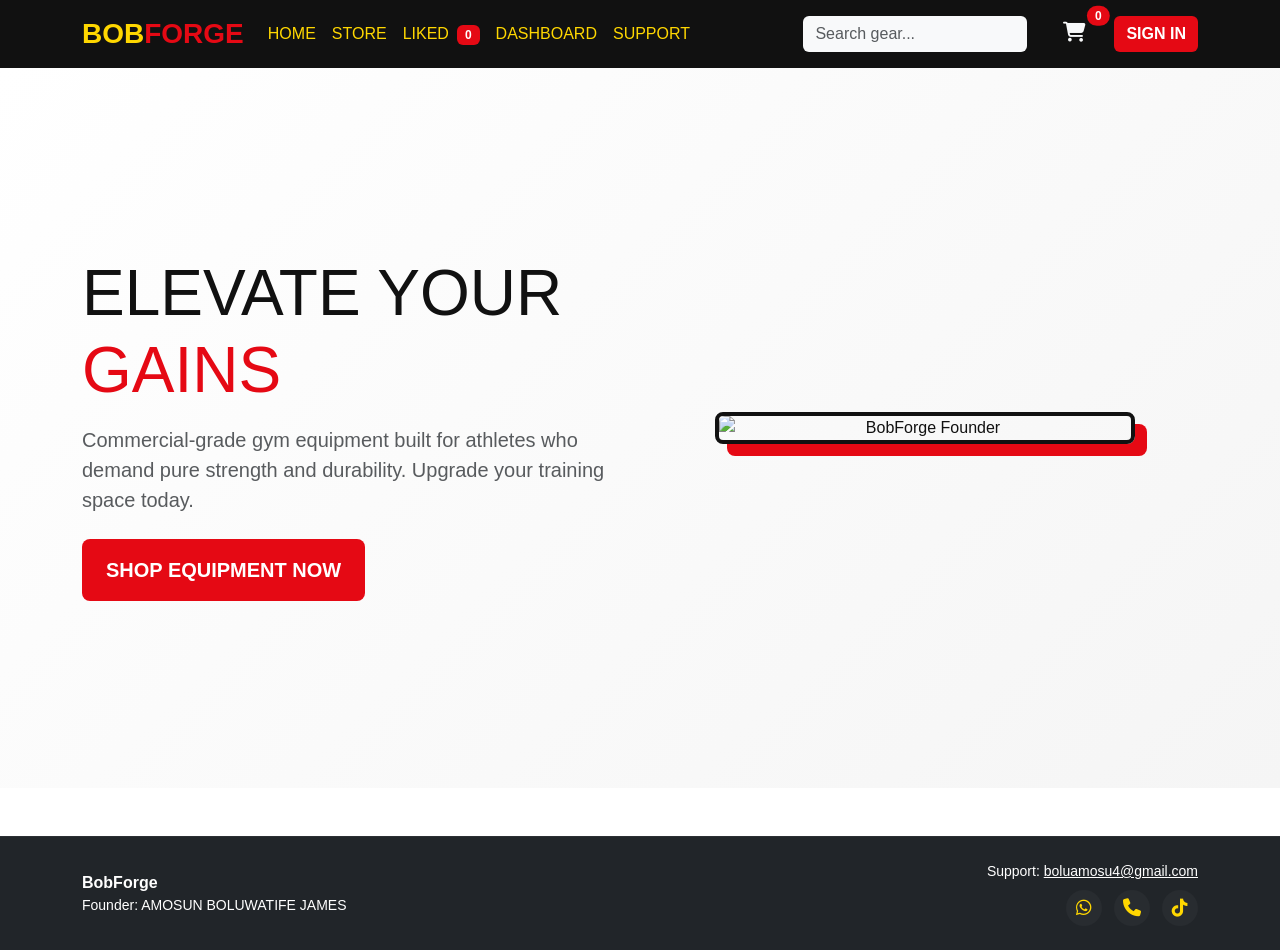
==== index.html @ f3f1fd7d "first commit" ====
<!DOCTYPE html>
<html lang="en">
<head>
  <meta charset="UTF-8" />
  <meta name="viewport" content="width=device-width, initial-scale=1.0" />
  <title>BobForge | Premium Gym Equipment</title>
  
  <!-- Bootstrap 5 CSS -->
  <link href="https://cdn.jsdelivr.net/npm/bootstrap@5.3.0/dist/css/bootstrap.min.css" rel="stylesheet" />
  <!-- FontAwesome Icons -->
  <link rel="stylesheet" href="https://cdnjs.cloudflare.com/ajax/libs/font-awesome/6.4.0/css/all.min.css" />
  <!-- Custom Stylesheet -->
  <link rel="stylesheet" href="style.css" />
</head>
<body>

  <!-- Navigation Header -->
  <nav class="navbar navbar-expand-lg navbar-dark bg-dark-custom sticky-top">
    <div class="container">
      <a class="navbar-brand fw-bold text-uppercase fs-3" href="#" onclick="showSection('home')">
        Bob<span class="text-red">Forge</span>
      </a>
      <button class="navbar-toggler border-0" type="button" data-bs-toggle="collapse" data-bs-target="#navbarNav">
        <span class="navbar-toggler-icon"></span>
      </button>

      <div class="collapse navbar-collapse" id="navbarNav">
        <ul class="navbar-nav me-auto mb-2 mb-lg-0">
          <li class="nav-item">
            <a class="nav-link text-uppercase active" href="#" onclick="showSection('home')">Home</a>
          </li>
          <li class="nav-item">
            <a class="nav-link text-uppercase" href="#" onclick="showSection('store')">Store</a>
          </li>
          <li class="nav-item">
            <a class="nav-link text-uppercase" href="#" onclick="showSection('liked')">Liked <span id="likedCount" class="badge bg-red ms-1">0</span></a>
          </li>
          <li class="nav-item">
            <a class="nav-link text-uppercase" href="#" onclick="showSection('dashboard')">Dashboard</a>
          </li>
          <li class="nav-item">
            <a class="nav-link text-uppercase" href="#" data-bs-toggle="modal" data-bs-target="#contactModal">Support</a>
          </li>
        </ul>

        <form class="d-flex me-lg-3 my-2 my-lg-0 role-search" onsubmit="event.preventDefault(); searchProducts();">
          <input class="form-control me-2 bg-light border-0" type="search" id="searchInput" placeholder="Search gear..." />
        </form>

        <div class="d-flex align-items-center gap-3">
          <button class="btn btn-outline-light position-relative border-0" data-bs-toggle="modal" data-bs-target="#cartModal">
            <i class="fa-solid fa-cart-shopping fs-5"></i>
            <span id="cartCount" class="position-absolute top-0 start-100 translate-middle badge rounded-pill bg-red">0</span>
          </button>
          
          <button class="btn btn-red text-uppercase fw-bold" data-bs-toggle="modal" data-bs-target="#authModal" id="authBtn">
            Sign In
          </button>
          <button class="btn btn-outline-light text-uppercase fw-bold d-none" id="signOutBtn" onclick="handleSignOut()">Sign Out</button>
        </div>
      </div>
    </div>
  </nav>

  <!-- HOME SECTION -->
  <section id="home" class="page-section active-section">
    <!-- Hero Banner -->
    <div class="hero-section py-5">
      <div class="container">
        <div class="row align-items-center gy-4">
          <div class="col-lg-6 text-center text-lg-start">
            <h1 class="display-3 fw-black text-uppercase mb-3">
              Elevate Your <span class="text-red">Gains</span>
            </h1>
            <p class="lead text-muted mb-4">
              Commercial-grade gym equipment built for athletes who demand pure strength and durability. Upgrade your training space today.
            </p>
            <button class="btn btn-red btn-lg text-uppercase fw-bold px-4 py-3" onclick="showSection('store')">
              Shop Equipment Now
            </button>
          </div>
          <div class="col-lg-6 text-center">
            <div class="hero-image-wrapper mx-auto">
              <!-- Replace src with your local photo path e.g. src="my-photo.jpg" -->
              <img id="owner-photo" src="https://via.placeholder.com/450x550/111/E50914?text=YOUR+PHOTO+HERE" alt="BobForge Founder" class="img-fluid rounded shadow-lg" />
            </div>
          </div>
        </div>
      </div>
    </div>
  </section>

  <!-- LIKED ITEMS SECTION -->
  <section id="liked" class="page-section py-5">
    <div class="container">
      <div class="d-flex justify-content-between align-items-center mb-4">
        <h2 class="fw-bold text-uppercase border-start border-4 border-red ps-3">Liked Items</h2>
      </div>

      <div class="row g-4" id="likedList">
        <!-- Liked items will be rendered here -->
      </div>
    </div>
  </section>

  <!-- STORE SECTION -->
  <section id="store" class="page-section py-5">
    <div class="container">
      <div class="d-flex justify-content-between align-items-center mb-4">
        <h2 class="fw-bold text-uppercase border-start border-4 border-red ps-3">Equipment Store</h2>
      </div>

      <div class="row g-4" id="productList">
        <!-- Products generated dynamically via JavaScript -->
      </div>
    </div>
  </section>

  <!-- DASHBOARD SECTION -->
  <section id="dashboard" class="page-section py-5">
    <div class="container">
      <h2 class="fw-bold text-uppercase border-start border-4 border-red ps-3 mb-4">User Dashboard</h2>
      <p id="userWelcome" class="lead text-muted mb-4">Welcome, Guest</p>
      <div class="row g-4">
        <div class="col-md-4">
          <div class="card border-0 shadow-sm text-center p-4">
            <div class="rounded-circle bg-light text-red d-inline-flex p-3 mx-auto mb-3">
              <i class="fa-solid fa-box-archive fs-3"></i>
            </div>
            <h3 class="fw-bold" id="dashTotalOrders">0</h3>
            <p class="text-muted mb-0">Total Orders Completed</p>
          </div>
        </div>
        <div class="col-md-4">
          <div class="card border-0 shadow-sm text-center p-4">
            <div class="rounded-circle bg-light text-red d-inline-flex p-3 mx-auto mb-3">
              <i class="fa-solid fa-heart fs-3"></i>
            </div>
            <h3 class="fw-bold">4</h3>
            <p class="text-muted mb-0">Saved Wishlist Items</p>
          </div>
        </div>
        <div class="col-md-4">
          <div class="card border-0 shadow-sm text-center p-4">
            <div class="rounded-circle bg-light text-red d-inline-flex p-3 mx-auto mb-3">
              <i class="fa-solid fa-shield-halved fs-3"></i>
            </div>
            <h3 class="fw-bold">Active</h3>
            <p class="text-muted mb-0">Membership Status</p>
          </div>
        </div>
      </div>

      <div class="card border-0 shadow-sm mt-5 p-4">
        <h4 class="fw-bold text-uppercase mb-3">Recent Transactions</h4>
        <div class="table-responsive">
          <table class="table table-hover">
            <thead class="table-dark">
              <tr>
                <th>Reference</th>
                <th>Amount</th>
                <th>Status</th>
                <th>Date</th>
              </tr>
            </thead>
            <tbody id="transactionHistory">
              <tr>
                <td colspan="4" class="text-center text-muted">No transactions found yet.</td>
              </tr>
            </tbody>
          </table>
        </div>
      </div>
    </div>
  </section>

  <!-- CART MODAL -->
  <div class="modal fade" id="cartModal" tabindex="-1">
    <div class="modal-dialog modal-lg">
      <div class="modal-content border-0">
        <div class="modal-header bg-dark text-white">
          <h5 class="modal-header-title text-uppercase fw-bold m-0">Your Shopping Cart</h5>
          <button type="button" class="btn-close btn-close-white" data-bs-dismiss="modal"></button>
        </div>
        <div class="modal-body" id="cartBody">
          <!-- Cart Items populate via JavaScript -->
        </div>
        <div class="modal-footer d-flex justify-content-between">
          <div class="fs-5 fw-bold">
            Total: <span id="cartTotal" class="text-red">₦0.00</span>
          </div>
          <div>
            <button class="btn btn-secondary text-uppercase" data-bs-dismiss="modal">Close</button>
            <button class="btn btn-red text-uppercase fw-bold" onclick="initiatePayment()">Pay with Paystack</button>
          </div>
        </div>
      </div>
    </div>
  </div>

  <!-- Cart Remove Confirmation Modal -->
  <div class="modal fade" id="cartRemoveModal" tabindex="-1">
    <div class="modal-dialog modal-sm">
      <div class="modal-content border-0">
        <div class="modal-header bg-dark text-white">
          <h5 class="modal-title text-uppercase fw-bold">Remove Item</h5>
          <button type="button" class="btn-close btn-close-white" data-bs-dismiss="modal"></button>
        </div>
        <div class="modal-body p-3">
          <p id="removeModalText" class="mb-3">Are you sure you want to remove this item?</p>
          <div class="d-flex justify-content-end gap-2">
            <button type="button" class="btn btn-secondary" data-bs-dismiss="modal">Cancel</button>
            <button type="button" class="btn btn-outline-primary" id="moveToLikedBtn">Move to Liked Items</button>
            <button type="button" class="btn btn-danger" id="confirmRemoveBtn">Remove</button>
          </div>
        </div>
      </div>
    </div>
  </div>

  <!-- AUTHENTICATION MODAL -->
  <div class="modal fade" id="authModal" tabindex="-1">
    <div class="modal-dialog">
      <div class="modal-content border-0">
        <div class="modal-header bg-dark text-white">
          <h5 class="modal-title text-uppercase fw-bold" id="authModalTitle">Sign In</h5>
          <button type="button" class="btn-close btn-close-white" data-bs-dismiss="modal"></button>
        </div>
        <div class="modal-body p-4">
          <form id="authForm" onsubmit="handleAuth(event)">
            <div class="mb-3">
              <label class="form-label font-weight-bold">Email Address</label>
              <input type="email" class="form-control" id="authEmail" placeholder="gymrat@bobforge.com" required />
            </div>
            <div class="mb-3">
              <label class="form-label font-weight-bold">Password</label>
              <input type="password" class="form-control" id="authPassword" required />
            </div>
            <button type="submit" class="btn btn-red text-uppercase fw-bold w-100 py-2 mb-3" id="authSubmitBtn">
              Sign In
            </button>
          </form>
          <div class="text-center">
            <a href="signup.html" class="text-dark text-decoration-underline" id="authToggleLink">
              Don't have an account? Sign Up
            </a>
          </div>
        </div>
      </div>
    </div>
  </div>

  <!-- Paystack Inline JS SDK -->
  <script src="https://js.paystack.co/v1/inline.js"></script>
  
  <!-- Contact Modal -->
  <div class="modal fade" id="contactModal" tabindex="-1">
    <div class="modal-dialog">
      <div class="modal-content border-0">
        <div class="modal-header bg-dark text-white">
          <h5 class="modal-title text-uppercase fw-bold">Contact Support</h5>
          <button type="button" class="btn-close btn-close-white" data-bs-dismiss="modal"></button>
        </div>
        <div class="modal-body p-4">
          <p class="mb-3">Founder: <strong>AMOSUN BOLUWATIFE JAMES</strong></p>
          <p class="mb-3">Support Email: <a href="mailto:boluamosu4@gmail.com">boluamosu4@gmail.com</a></p>
          <form id="contactForm" onsubmit="handleContactSubmit(event)">
            <div class="mb-3">
              <label class="form-label">Your Name</label>
              <input type="text" class="form-control" id="contactName" required />
            </div>
            <div class="mb-3">
              <label class="form-label">Your Email</label>
              <input type="email" class="form-control" id="contactEmail" required />
            </div>
            <div class="mb-3">
              <label class="form-label">Message</label>
              <textarea class="form-control" id="contactMessage" rows="4" required></textarea>
            </div>
            <div class="d-flex justify-content-end">
              <button type="button" class="btn btn-secondary me-2" data-bs-dismiss="modal">Close</button>
              <button type="submit" class="btn btn-red">Send Message</button>
            </div>
          </form>
        </div>
      </div>
    </div>
  </div>

  <!-- Footer -->
  <footer class="py-4 mt-5 bg-dark text-white">
    <div class="container d-flex justify-content-between align-items-center">
      <div>
        <div class="fw-bold">BobForge</div>
        <div class="small">Founder: AMOSUN BOLUWATIFE JAMES</div>
      </div>
      <div class="text-end small">
        <div>Support: <a href="mailto:boluamosu4@gmail.com" class="text-decoration-underline text-white">boluamosu4@gmail.com</a></div>
        <div class="social-icons mt-2">
          <a href="https://wa.me/2349012521735" target="_blank" rel="noreferrer" aria-label="WhatsApp" title="WhatsApp: 09012521735" class="me-2">
            <i class="fa-brands fa-whatsapp"></i>
          </a>
          <a href="tel:+2349035916140" aria-label="Call" title="Call: 09035916140" class="me-2">
            <i class="fa-solid fa-phone"></i>
          </a>
          <a href="https://www.tiktok.com/@bobtizzy4" target="_blank" rel="noreferrer" aria-label="TikTok" title="TikTok: Bobtizzy">
            <i class="fa-brands fa-tiktok"></i>
          </a>
        </div>
      </div>
    </div>
  </footer>
  <!-- Notification container -->
  <div id="notificationContainer" class="position-fixed top-0 end-0 p-3" style="z-index:1080;"></div>

  <!-- Bootstrap 5 JS Bundle -->
  <script src="https://cdn.jsdelivr.net/npm/bootstrap@5.3.0/dist/js/bootstrap.bundle.min.js"></script>
  <!-- Custom Logic Script -->
  <script src="script.js"></script>
</body>
</html>
---- style.css ----
/* Custom Gym Red Color Palette Overrides */
:root {
  --gym-red: #E50914;
  --gym-red-hover: #b80710;
  --gym-dark: #111111;
  --gym-white: #ffffff;
  --gym-gray-light: #f8f9fa;
}

body {
  background-color: var(--gym-white);
  color: var(--gym-dark);
  font-family: 'Segoe UI', Roboto, Helvetica, Arial, sans-serif;
}

/* Helper Utilities */
.bg-dark-custom {
  background-color: var(--gym-dark) !important;
}

.text-red {
  color: var(--gym-red) !important;
}

.bg-red {
  background-color: var(--gym-red) !important;
}

.btn-red {
  background-color: var(--gym-red);
  color: var(--gym-white);
  border: none;
  transition: background-color 0.2s ease-in-out;
}

.btn-red:hover {
  background-color: var(--gym-red-hover);
  color: var(--gym-white);
}

/* Hero Component Styling */
.hero-section {
  background: linear-gradient(135deg, rgba(255, 255, 255, 1) 0%, rgba(245, 245, 245, 1) 100%);
  min-height: 80vh;
  display: flex;
  align-items: center;
}

.hero-image-wrapper {
  max-width: 420px;
  border: 4px solid var(--gym-dark);
  box-shadow: 12px 12px 0px var(--gym-red);
  border-radius: 8px;
  overflow: hidden;
}

.hero-image-wrapper img {
  width: 100%;
  height: auto;
  object-fit: cover;
  display: block;
}

/* Single Page Section Switcher Controls */
.page-section {
  display: none;
}

.page-section.active-section {
  display: block;
}

/* Equipment Card Overrides */
.product-card {
  border: 1px solid #eee;
  transition: transform 0.2s ease, box-shadow 0.2s ease;
  border-radius: 8px;
}

.product-card:hover {
  transform: translateY(-5px);
  box-shadow: 0 10px 20px rgba(0, 0, 0, 0.1) !important;
}

.product-card .card-img-top {
  height: 220px;
  object-fit: cover;
}

.product-card .price-tag {
  font-size: 1.25rem;
  font-weight: 700;
  color: var(--gym-red);
}

/* Modal and Form Enhancements */
.modal-header {
  border-bottom: 2px solid var(--gym-red);
}

.form-control:focus {
  border-color: var(--gym-red);
  box-shadow: 0 0 0 0.25rem rgba(229, 9, 20, 0.25);
}

/* Navigation text color - ensure visibility on dark background */
.navbar .navbar-brand,
.navbar .nav-link {
  color: #ffd700 !important; /* Gold for high contrast */
}
.navbar .nav-link:hover,
.navbar .navbar-brand:hover {
  color: #ffec8b !important;
}

/* Footer styling */
footer {
  border-top: 1px solid rgba(255,255,255,0.05);
}
footer a {
  color: #ffd700;
}

/* Notification / in-page alerts */
#notificationContainer .site-alert {
  min-width: 280px;
  margin-bottom: 0.5rem;
  padding: 0.75rem 1rem;
  border-radius: 6px;
  box-shadow: 0 6px 18px rgba(0,0,0,0.25);
  background-color: #1a1a1a;
  color: #fff;
  border-left: 6px solid var(--gym-red);
}
#notificationContainer .site-alert.success { border-left-color: #28a745; }
#notificationContainer .site-alert.info { border-left-color: #ffd700; }
#notificationContainer .site-alert.danger { border-left-color: #dc3545; }
#notificationContainer .site-alert .btn-close {
  filter: invert(1) grayscale(1) brightness(2);
}

/* Product rating stars */
.rating-star {
  color: #d1d1d1;
  cursor: pointer;
  font-size: 1rem;
  margin-right: 2px;
}
.rating-star.filled {
  color: #ffd700;
}
.rating-star:hover,
.rating-star:hover ~ .rating-star {
  color: #ffec8b;
}

/* Social/contact icon styles */
.social-icons a {
  display: inline-flex;
  align-items: center;
  justify-content: center;
  width: 36px;
  height: 36px;
  border-radius: 50%;
  background: rgba(255,255,255,0.03);
  color: #ffd700;
  text-decoration: none;
  transition: transform 0.12s ease, background 0.12s ease;
}
.social-icons a:hover {
  transform: translateY(-2px);
  background: rgba(255,255,255,0.06);
}
.social-icons i { font-size: 18px; }
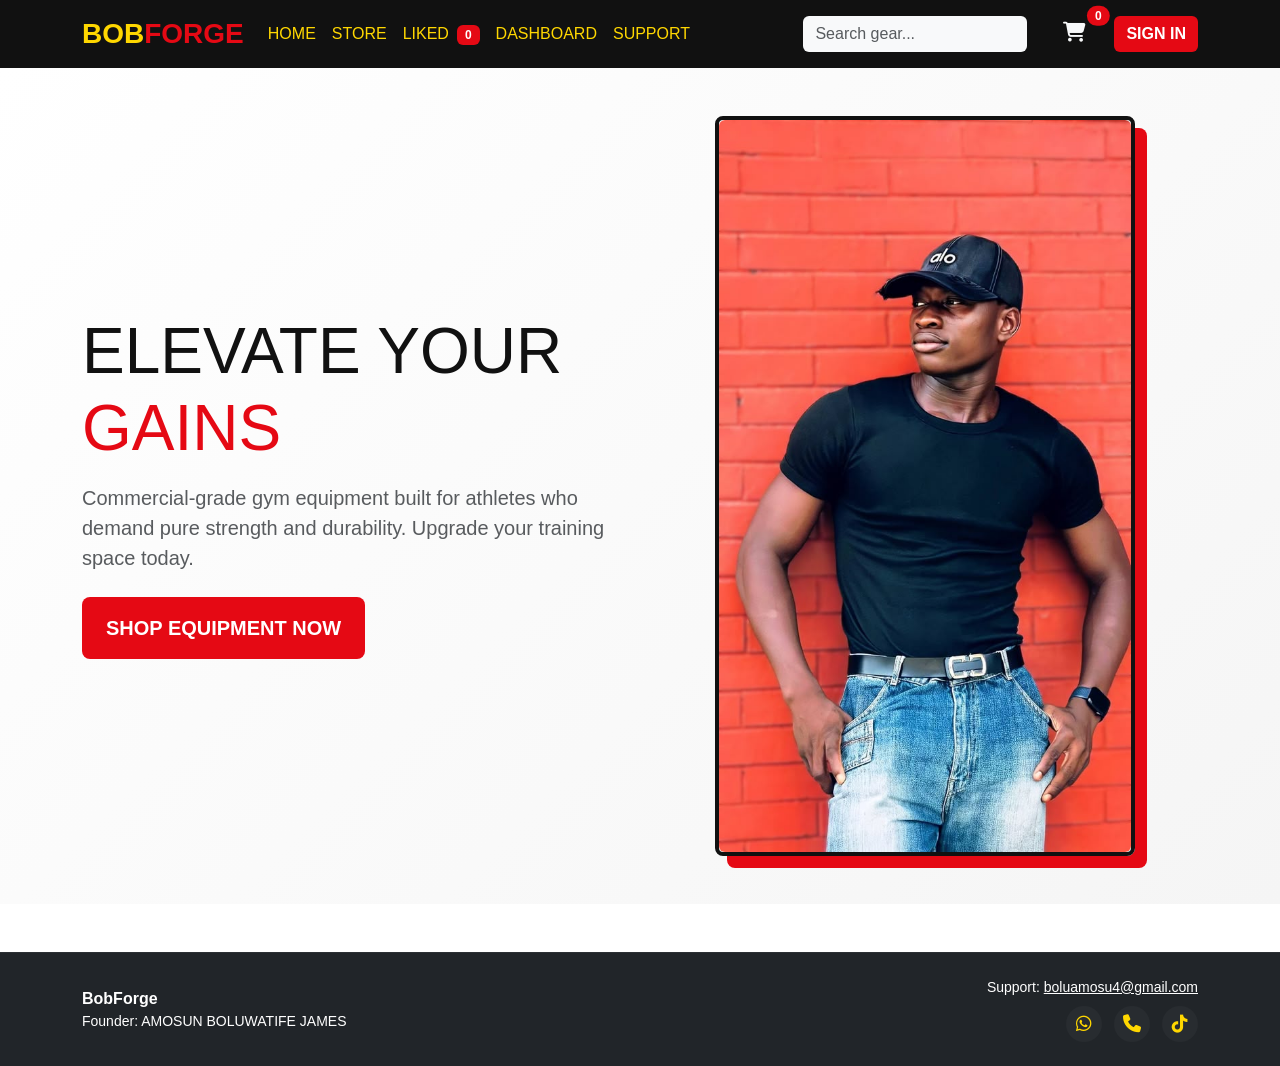
==== commit dc25e8b9: "added" ====
--- a/index.html
+++ b/index.html
@@ -82,7 +82,7 @@
           <div class="col-lg-6 text-center">
             <div class="hero-image-wrapper mx-auto">
               <!-- Replace src with your local photo path e.g. src="my-photo.jpg" -->
-              <img id="owner-photo" src="https://via.placeholder.com/450x550/111/E50914?text=YOUR+PHOTO+HERE" alt="BobForge Founder" class="img-fluid rounded shadow-lg" />
+              <img id="owner-photo" src="images/founderimage.jpeg" alt="BobForge Founder" class="img-fluid rounded shadow-lg" />
             </div>
           </div>
         </div>
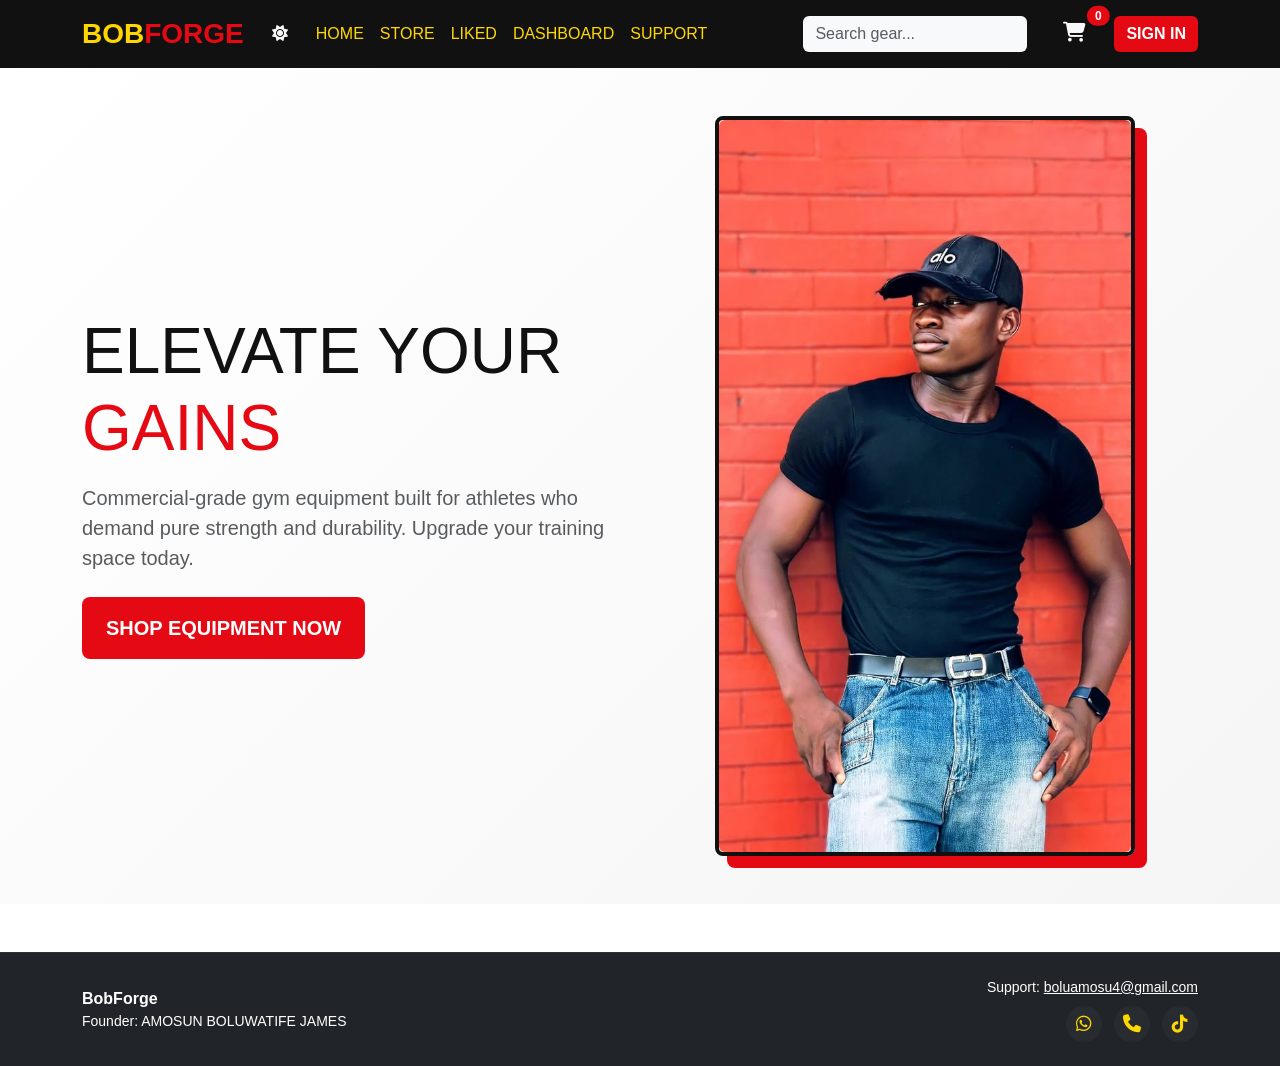
==== commit 4415ce0d: "better" ====
--- a/index.html
+++ b/index.html
@@ -20,6 +20,13 @@
       <a class="navbar-brand fw-bold text-uppercase fs-3" href="#" onclick="showSection('home')">
         Bob<span class="text-red">Forge</span>
       </a>
+      <button class="btn btn-outline-light position-relative border-0 ms-auto me-2 d-lg-none" data-bs-toggle="modal" data-bs-target="#cartModal" aria-label="Open shopping cart" title="Shopping cart">
+        <i class="fa-solid fa-cart-shopping fs-5"></i>
+        <span id="mobileCartCount" class="position-absolute top-0 start-100 translate-middle badge rounded-pill bg-red">0</span>
+      </button>
+      <button class="btn btn-outline-light border-0 me-2" type="button" onclick="toggleTheme()" id="themeToggle" aria-label="Switch to dark mode" title="Switch to dark mode">
+        <i class="fa-solid fa-sun" aria-hidden="true"></i>
+      </button>
       <button class="navbar-toggler border-0" type="button" data-bs-toggle="collapse" data-bs-target="#navbarNav">
         <span class="navbar-toggler-icon"></span>
       </button>
@@ -33,7 +40,7 @@
             <a class="nav-link text-uppercase" href="#" onclick="showSection('store')">Store</a>
           </li>
           <li class="nav-item">
-            <a class="nav-link text-uppercase" href="#" onclick="showSection('liked')">Liked <span id="likedCount" class="badge bg-red ms-1">0</span></a>
+            <a class="nav-link text-uppercase" href="#" onclick="showSection('liked')">Liked</a>
           </li>
           <li class="nav-item">
             <a class="nav-link text-uppercase" href="#" onclick="showSection('dashboard')">Dashboard</a>
@@ -48,7 +55,7 @@
         </form>
 
         <div class="d-flex align-items-center gap-3">
-          <button class="btn btn-outline-light position-relative border-0" data-bs-toggle="modal" data-bs-target="#cartModal">
+          <button class="btn btn-outline-light position-relative border-0 d-none d-lg-block" data-bs-toggle="modal" data-bs-target="#cartModal" aria-label="Open shopping cart" title="Shopping cart">
             <i class="fa-solid fa-cart-shopping fs-5"></i>
             <span id="cartCount" class="position-absolute top-0 start-100 translate-middle badge rounded-pill bg-red">0</span>
           </button>
@@ -234,7 +241,12 @@
             </div>
             <div class="mb-3">
               <label class="form-label font-weight-bold">Password</label>
-              <input type="password" class="form-control" id="authPassword" required />
+              <div class="input-group">
+                <input type="password" class="form-control" id="authPassword" required />
+                <button type="button" class="btn btn-outline-secondary" id="toggleAuthPassword" onclick="togglePasswordVisibility()" aria-label="Show password" title="Show password">
+                  <i class="fa-solid fa-eye" aria-hidden="true"></i>
+                </button>
+              </div>
             </div>
             <button type="submit" class="btn btn-red text-uppercase fw-bold w-100 py-2 mb-3" id="authSubmitBtn">
               Sign In
--- a/style.css
+++ b/style.css
@@ -5,12 +5,62 @@
   --gym-dark: #111111;
   --gym-white: #ffffff;
   --gym-gray-light: #f8f9fa;
+  --page-background: #ffffff;
+  --surface-background: #ffffff;
+  --surface-muted: #f8f9fa;
+  --border-color: #eeeeee;
+  --text-muted: #6c757d;
 }
 
 body {
-  background-color: var(--gym-white);
+  background-color: var(--page-background);
   color: var(--gym-dark);
   font-family: 'Segoe UI', Roboto, Helvetica, Arial, sans-serif;
+  min-height: 100vh;
+  display: flex;
+  flex-direction: column;
+  transition: background-color 0.2s ease, color 0.2s ease;
+}
+
+body.dark-mode {
+  --page-background: #181818;
+  --surface-background: #242424;
+  --surface-muted: #303030;
+  --border-color: #444444;
+  --text-muted: #b8b8b8;
+  background-color: var(--page-background);
+  color: #f5f5f5;
+}
+
+body.dark-mode .card,
+body.dark-mode .modal-content,
+body.dark-mode .table,
+body.dark-mode .form-control,
+body.dark-mode .input-group .btn-outline-secondary {
+  background-color: var(--surface-background);
+  color: #f5f5f5;
+  border-color: var(--border-color);
+}
+
+body.dark-mode .bg-light,
+body.dark-mode .table-hover > tbody > tr:hover,
+body.dark-mode .form-control.bg-light {
+  background-color: var(--surface-muted) !important;
+  color: #f5f5f5 !important;
+}
+
+body.dark-mode .text-muted {
+  color: var(--text-muted) !important;
+}
+
+body.dark-mode .text-dark {
+  color: #f5f5f5 !important;
+}
+
+body.dark-mode .table {
+  --bs-table-color: #f5f5f5;
+  --bs-table-bg: var(--surface-background);
+  --bs-table-hover-color: #ffffff;
 }
 
 /* Helper Utilities */
@@ -46,6 +96,10 @@
   align-items: center;
 }
 
+body.dark-mode .hero-section {
+  background: linear-gradient(135deg, #181818 0%, #303030 100%);
+}
+
 .hero-image-wrapper {
   max-width: 420px;
   border: 4px solid var(--gym-dark);
@@ -68,6 +122,11 @@
 
 .page-section.active-section {
   display: block;
+  flex: 1;
+}
+
+main {
+  flex: 1;
 }
 
 /* Equipment Card Overrides */
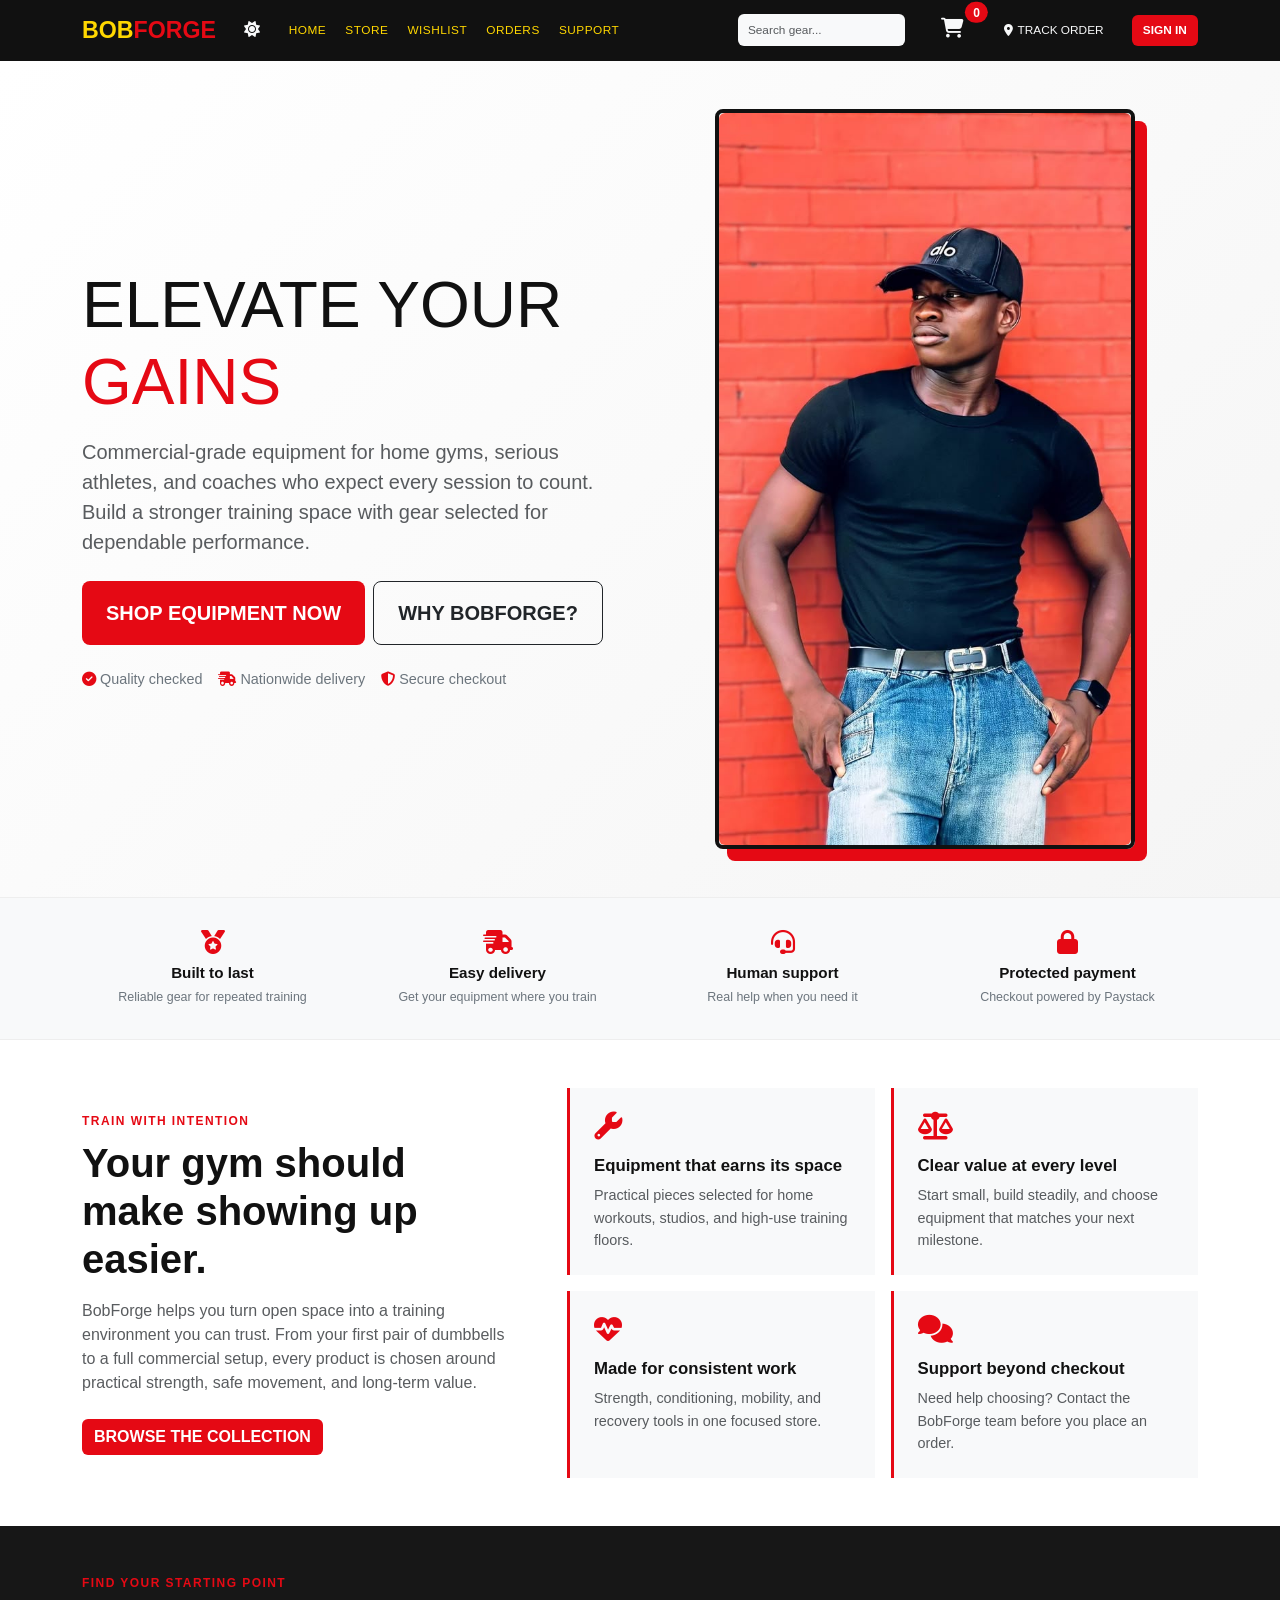
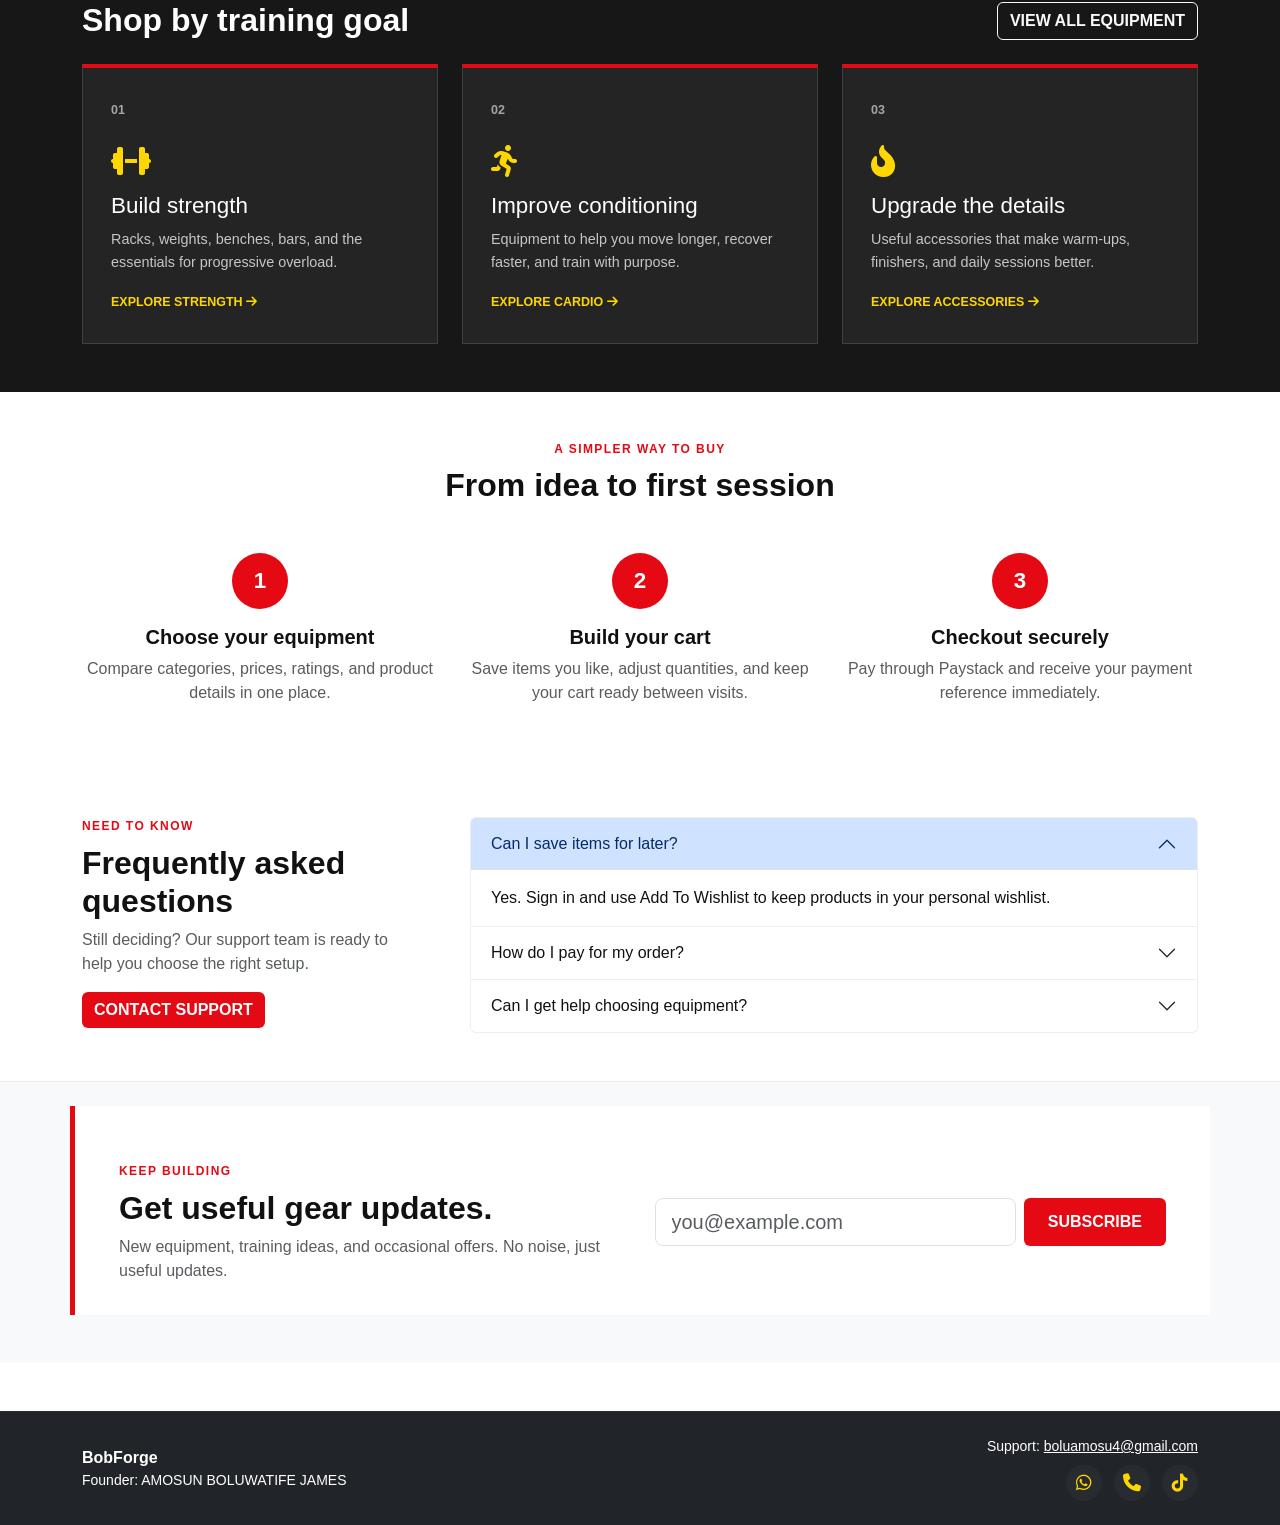
==== commit 69774f00: "nice one" ====
--- a/index.html
+++ b/index.html
@@ -40,10 +40,10 @@
             <a class="nav-link text-uppercase" href="#" onclick="showSection('store')">Store</a>
           </li>
           <li class="nav-item">
-            <a class="nav-link text-uppercase" href="#" onclick="showSection('liked')">Liked</a>
+            <a class="nav-link text-uppercase" href="#" onclick="showSection('liked')">Wishlist</a>
           </li>
           <li class="nav-item">
-            <a class="nav-link text-uppercase" href="#" onclick="showSection('dashboard')">Dashboard</a>
+            <a class="nav-link text-uppercase" href="#" onclick="openOrderHistory()">Orders</a>
           </li>
           <li class="nav-item">
             <a class="nav-link text-uppercase" href="#" data-bs-toggle="modal" data-bs-target="#contactModal">Support</a>
@@ -59,11 +59,17 @@
             <i class="fa-solid fa-cart-shopping fs-5"></i>
             <span id="cartCount" class="position-absolute top-0 start-100 translate-middle badge rounded-pill bg-red">0</span>
           </button>
+          <button class="btn btn-outline-light border-0 text-uppercase" data-bs-toggle="modal" data-bs-target="#trackingModal" aria-label="Track an order" title="Track an order">
+            <i class="fa-solid fa-location-dot me-1"></i><span class="d-none d-xl-inline">Track Order</span>
+          </button>
           
           <button class="btn btn-red text-uppercase fw-bold" data-bs-toggle="modal" data-bs-target="#authModal" id="authBtn">
             Sign In
           </button>
-          <button class="btn btn-outline-light text-uppercase fw-bold d-none" id="signOutBtn" onclick="handleSignOut()">Sign Out</button>
+          <button class="btn btn-outline-light text-uppercase fw-bold d-none navbar-action-btn" data-bs-toggle="modal" data-bs-target="#profileModal" id="profileBtn" onclick="openProfile()">
+            Profile
+          </button>
+          <button class="btn btn-outline-light text-uppercase fw-bold d-none navbar-action-btn" id="signOutBtn" onclick="handleSignOut()">Sign Out</button>
         </div>
       </div>
     </div>
@@ -80,11 +86,21 @@
               Elevate Your <span class="text-red">Gains</span>
             </h1>
             <p class="lead text-muted mb-4">
-              Commercial-grade gym equipment built for athletes who demand pure strength and durability. Upgrade your training space today.
+              Commercial-grade equipment for home gyms, serious athletes, and coaches who expect every session to count. Build a stronger training space with gear selected for dependable performance.
             </p>
-            <button class="btn btn-red btn-lg text-uppercase fw-bold px-4 py-3" onclick="showSection('store')">
+            <div class="d-flex flex-wrap gap-2 justify-content-center justify-content-lg-start mb-4">
+              <button class="btn btn-red btn-lg text-uppercase fw-bold px-4 py-3" onclick="showSection('store')">
               Shop Equipment Now
-            </button>
+              </button>
+              <button class="btn btn-outline-dark btn-lg text-uppercase fw-bold px-4 py-3" onclick="document.getElementById('why-bobforge').scrollIntoView({ behavior: 'smooth' })">
+                Why BobForge?
+              </button>
+            </div>
+            <div class="hero-proof d-flex flex-wrap gap-3 justify-content-center justify-content-lg-start">
+              <span><i class="fa-solid fa-circle-check text-red me-1"></i>Quality checked</span>
+              <span><i class="fa-solid fa-truck-fast text-red me-1"></i>Nationwide delivery</span>
+              <span><i class="fa-solid fa-shield-halved text-red me-1"></i>Secure checkout</span>
+            </div>
           </div>
           <div class="col-lg-6 text-center">
             <div class="hero-image-wrapper mx-auto">
@@ -95,17 +111,87 @@
         </div>
       </div>
     </div>
+
+    <div class="trust-strip">
+      <div class="container">
+        <div class="row g-4 text-center">
+          <div class="col-6 col-lg-3"><i class="fa-solid fa-medal text-red fs-4 mb-2"></i><strong>Built to last</strong><span>Reliable gear for repeated training</span></div>
+          <div class="col-6 col-lg-3"><i class="fa-solid fa-truck-fast text-red fs-4 mb-2"></i><strong>Easy delivery</strong><span>Get your equipment where you train</span></div>
+          <div class="col-6 col-lg-3"><i class="fa-solid fa-headset text-red fs-4 mb-2"></i><strong>Human support</strong><span>Real help when you need it</span></div>
+          <div class="col-6 col-lg-3"><i class="fa-solid fa-lock text-red fs-4 mb-2"></i><strong>Protected payment</strong><span>Checkout powered by Paystack</span></div>
+        </div>
+      </div>
+    </div>
+
+    <section id="why-bobforge" class="py-5 home-section">
+      <div class="container">
+        <div class="row align-items-center g-5">
+          <div class="col-lg-5">
+            <p class="section-kicker">Train with intention</p>
+            <h2 class="display-6 fw-bold mb-3">Your gym should make showing up easier.</h2>
+            <p class="text-muted mb-4">BobForge helps you turn open space into a training environment you can trust. From your first pair of dumbbells to a full commercial setup, every product is chosen around practical strength, safe movement, and long-term value.</p>
+            <button class="btn btn-red text-uppercase fw-bold" onclick="showSection('store')">Browse the collection</button>
+          </div>
+          <div class="col-lg-7">
+            <div class="row g-3">
+              <div class="col-sm-6"><div class="feature-panel h-100"><i class="fa-solid fa-wrench text-red fs-3 mb-3"></i><h3 class="h5 fw-bold">Equipment that earns its space</h3><p class="text-muted mb-0">Practical pieces selected for home workouts, studios, and high-use training floors.</p></div></div>
+              <div class="col-sm-6"><div class="feature-panel h-100"><i class="fa-solid fa-scale-balanced text-red fs-3 mb-3"></i><h3 class="h5 fw-bold">Clear value at every level</h3><p class="text-muted mb-0">Start small, build steadily, and choose equipment that matches your next milestone.</p></div></div>
+              <div class="col-sm-6"><div class="feature-panel h-100"><i class="fa-solid fa-heart-pulse text-red fs-3 mb-3"></i><h3 class="h5 fw-bold">Made for consistent work</h3><p class="text-muted mb-0">Strength, conditioning, mobility, and recovery tools in one focused store.</p></div></div>
+              <div class="col-sm-6"><div class="feature-panel h-100"><i class="fa-solid fa-comments text-red fs-3 mb-3"></i><h3 class="h5 fw-bold">Support beyond checkout</h3><p class="text-muted mb-0">Need help choosing? Contact the BobForge team before you place an order.</p></div></div>
+            </div>
+          </div>
+        </div>
+      </div>
+    </section>
+
+    <section class="goal-section py-5">
+      <div class="container">
+        <div class="d-flex flex-wrap justify-content-between align-items-end gap-3 mb-4">
+          <div><p class="section-kicker">Find your starting point</p><h2 class="fw-bold mb-0">Shop by training goal</h2></div>
+          <button class="btn btn-outline-light text-uppercase fw-bold" onclick="showSection('store')">View all equipment</button>
+        </div>
+        <div class="row g-4">
+          <div class="col-md-4"><button class="goal-card w-100 text-start" onclick="selectCategoryAndShop('strength')"><span class="goal-number">01</span><i class="fa-solid fa-dumbbell"></i><h3>Build strength</h3><p>Racks, weights, benches, bars, and the essentials for progressive overload.</p><span class="goal-link">Explore strength <i class="fa-solid fa-arrow-right"></i></span></button></div>
+          <div class="col-md-4"><button class="goal-card w-100 text-start" onclick="selectCategoryAndShop('cardio')"><span class="goal-number">02</span><i class="fa-solid fa-person-running"></i><h3>Improve conditioning</h3><p>Equipment to help you move longer, recover faster, and train with purpose.</p><span class="goal-link">Explore cardio <i class="fa-solid fa-arrow-right"></i></span></button></div>
+          <div class="col-md-4"><button class="goal-card w-100 text-start" onclick="selectCategoryAndShop('accessories')"><span class="goal-number">03</span><i class="fa-solid fa-fire-flame-curved"></i><h3>Upgrade the details</h3><p>Useful accessories that make warm-ups, finishers, and daily sessions better.</p><span class="goal-link">Explore accessories <i class="fa-solid fa-arrow-right"></i></span></button></div>
+        </div>
+      </div>
+    </section>
+
+    <section class="steps-section py-5">
+      <div class="container">
+        <div class="text-center mb-5"><p class="section-kicker">A simpler way to buy</p><h2 class="fw-bold">From idea to first session</h2></div>
+        <div class="row g-4 text-center">
+          <div class="col-md-4"><div class="step-number">1</div><h3 class="h5 fw-bold">Choose your equipment</h3><p class="text-muted">Compare categories, prices, ratings, and product details in one place.</p></div>
+          <div class="col-md-4"><div class="step-number">2</div><h3 class="h5 fw-bold">Build your cart</h3><p class="text-muted">Save items you like, adjust quantities, and keep your cart ready between visits.</p></div>
+          <div class="col-md-4"><div class="step-number">3</div><h3 class="h5 fw-bold">Checkout securely</h3><p class="text-muted">Pay through Paystack and receive your payment reference immediately.</p></div>
+        </div>
+      </div>
+    </section>
+
+    <section class="faq-section py-5">
+      <div class="container">
+        <div class="row g-5">
+          <div class="col-lg-4"><p class="section-kicker">Need to know</p><h2 class="fw-bold">Frequently asked questions</h2><p class="text-muted">Still deciding? Our support team is ready to help you choose the right setup.</p><button class="btn btn-red text-uppercase fw-bold" data-bs-toggle="modal" data-bs-target="#contactModal">Contact support</button></div>
+          <div class="col-lg-8"><div class="accordion" id="homeFaq"><div class="accordion-item"><h3 class="accordion-header"><button class="accordion-button" data-bs-toggle="collapse" data-bs-target="#faqOne">Can I save items for later?</button></h3><div id="faqOne" class="accordion-collapse collapse show" data-bs-parent="#homeFaq"><div class="accordion-body">Yes. Sign in and use Add To Wishlist to keep products in your personal wishlist.</div></div></div><div class="accordion-item"><h3 class="accordion-header"><button class="accordion-button collapsed" data-bs-toggle="collapse" data-bs-target="#faqTwo">How do I pay for my order?</button></h3><div id="faqTwo" class="accordion-collapse collapse" data-bs-parent="#homeFaq"><div class="accordion-body">Add your equipment to the cart and choose Pay with Paystack. The current project uses Paystack test mode.</div></div></div><div class="accordion-item"><h3 class="accordion-header"><button class="accordion-button collapsed" data-bs-toggle="collapse" data-bs-target="#faqThree">Can I get help choosing equipment?</button></h3><div id="faqThree" class="accordion-collapse collapse" data-bs-parent="#homeFaq"><div class="accordion-body">Yes. Open Support and send your training goal, available space, and approximate budget.</div></div></div></div></div>
+        </div>
+      </div>
+    </section>
+
+    <section class="newsletter-section py-5">
+      <div class="container"><div class="newsletter-inner row align-items-center g-4"><div class="col-lg-6"><p class="section-kicker">Keep building</p><h2 class="fw-bold mb-2">Get useful gear updates.</h2><p class="mb-0 text-muted">New equipment, training ideas, and occasional offers. No noise, just useful updates.</p></div><div class="col-lg-6"><form class="d-flex flex-column flex-sm-row gap-2" onsubmit="handleNewsletterSignup(event)"><label class="visually-hidden" for="newsletterEmail">Email address</label><input id="newsletterEmail" type="email" class="form-control form-control-lg" placeholder="you@example.com" required /><button class="btn btn-red text-uppercase fw-bold px-4" type="submit">Subscribe</button></form></div></div></div>
+    </section>
   </section>
 
-  <!-- LIKED ITEMS SECTION -->
+  <!-- WISHLIST SECTION -->
   <section id="liked" class="page-section py-5">
     <div class="container">
       <div class="d-flex justify-content-between align-items-center mb-4">
-        <h2 class="fw-bold text-uppercase border-start border-4 border-red ps-3">Liked Items</h2>
+        <h2 class="fw-bold text-uppercase border-start border-4 border-red ps-3">Wishlist</h2>
       </div>
 
       <div class="row g-4" id="likedList">
-        <!-- Liked items will be rendered here -->
+        <!-- Wishlist items will be rendered here -->
       </div>
     </div>
   </section>
@@ -117,66 +203,38 @@
         <h2 class="fw-bold text-uppercase border-start border-4 border-red ps-3">Equipment Store</h2>
       </div>
 
+      <div class="store-controls row g-2 mb-4" aria-label="Store filters">
+        <div class="col-12 col-md-5">
+          <label class="visually-hidden" for="categoryFilter">Filter by category</label>
+          <select id="categoryFilter" class="form-select">
+            <option value="all">All categories</option>
+            <option value="strength">Strength training</option>
+            <option value="cardio">Cardio equipment</option>
+            <option value="accessories">Training accessories</option>
+          </select>
+        </div>
+        <div class="col-12 col-md-5">
+          <label class="visually-hidden" for="sortProducts">Sort products</label>
+          <select id="sortProducts" class="form-select">
+            <option value="featured">Sort: Featured</option>
+            <option value="price-low">Price: Low to high</option>
+            <option value="price-high">Price: High to low</option>
+            <option value="rating">Highest rated</option>
+            <option value="name">Name: A to Z</option>
+          </select>
+        </div>
+        <div class="col-12 col-md-2 d-flex align-items-center">
+          <span id="productResultCount" class="text-muted small"></span>
+        </div>
+      </div>
+
+      <div id="recentProductsWrap" class="recent-products mb-4" hidden>
+        <h5 class="fw-bold text-uppercase mb-3">Recently viewed</h5>
+        <div id="recentProducts" class="row g-3"></div>
+      </div>
+
       <div class="row g-4" id="productList">
         <!-- Products generated dynamically via JavaScript -->
-      </div>
-    </div>
-  </section>
-
-  <!-- DASHBOARD SECTION -->
-  <section id="dashboard" class="page-section py-5">
-    <div class="container">
-      <h2 class="fw-bold text-uppercase border-start border-4 border-red ps-3 mb-4">User Dashboard</h2>
-      <p id="userWelcome" class="lead text-muted mb-4">Welcome, Guest</p>
-      <div class="row g-4">
-        <div class="col-md-4">
-          <div class="card border-0 shadow-sm text-center p-4">
-            <div class="rounded-circle bg-light text-red d-inline-flex p-3 mx-auto mb-3">
-              <i class="fa-solid fa-box-archive fs-3"></i>
-            </div>
-            <h3 class="fw-bold" id="dashTotalOrders">0</h3>
-            <p class="text-muted mb-0">Total Orders Completed</p>
-          </div>
-        </div>
-        <div class="col-md-4">
-          <div class="card border-0 shadow-sm text-center p-4">
-            <div class="rounded-circle bg-light text-red d-inline-flex p-3 mx-auto mb-3">
-              <i class="fa-solid fa-heart fs-3"></i>
-            </div>
-            <h3 class="fw-bold">4</h3>
-            <p class="text-muted mb-0">Saved Wishlist Items</p>
-          </div>
-        </div>
-        <div class="col-md-4">
-          <div class="card border-0 shadow-sm text-center p-4">
-            <div class="rounded-circle bg-light text-red d-inline-flex p-3 mx-auto mb-3">
-              <i class="fa-solid fa-shield-halved fs-3"></i>
-            </div>
-            <h3 class="fw-bold">Active</h3>
-            <p class="text-muted mb-0">Membership Status</p>
-          </div>
-        </div>
-      </div>
-
-      <div class="card border-0 shadow-sm mt-5 p-4">
-        <h4 class="fw-bold text-uppercase mb-3">Recent Transactions</h4>
-        <div class="table-responsive">
-          <table class="table table-hover">
-            <thead class="table-dark">
-              <tr>
-                <th>Reference</th>
-                <th>Amount</th>
-                <th>Status</th>
-                <th>Date</th>
-              </tr>
-            </thead>
-            <tbody id="transactionHistory">
-              <tr>
-                <td colspan="4" class="text-center text-muted">No transactions found yet.</td>
-              </tr>
-            </tbody>
-          </table>
-        </div>
       </div>
     </div>
   </section>
@@ -198,8 +256,32 @@
           </div>
           <div>
             <button class="btn btn-secondary text-uppercase" data-bs-dismiss="modal">Close</button>
-            <button class="btn btn-red text-uppercase fw-bold" onclick="initiatePayment()">Pay with Paystack</button>
-          </div>
+            <button class="btn btn-red text-uppercase fw-bold" onclick="openCheckout()">Checkout</button>
+          </div>
+        </div>
+      </div>
+    </div>
+  </div>
+
+  <!-- ORDER TRACKING MODAL -->
+  <div class="modal fade" id="trackingModal" tabindex="-1">
+    <div class="modal-dialog">
+      <div class="modal-content border-0">
+        <div class="modal-header bg-dark text-white">
+          <h5 class="modal-title text-uppercase fw-bold">Track Your Order</h5>
+          <button type="button" class="btn-close btn-close-white" data-bs-dismiss="modal"></button>
+        </div>
+        <div class="modal-body p-4">
+          <p class="text-muted">Enter the payment reference from your order confirmation.</p>
+          <div id="recentOrders" class="recent-orders mb-4" aria-live="polite"></div>
+          <form onsubmit="trackOrder(event)">
+            <label class="form-label" for="trackingReference">Order reference</label>
+            <div class="input-group mb-3">
+              <input id="trackingReference" class="form-control" placeholder="e.g. IV-123456789" required />
+              <button class="btn btn-red text-uppercase fw-bold" type="submit">Track</button>
+            </div>
+          </form>
+          <div id="trackingResult" aria-live="polite"></div>
         </div>
       </div>
     </div>
@@ -217,13 +299,43 @@
           <p id="removeModalText" class="mb-3">Are you sure you want to remove this item?</p>
           <div class="d-flex justify-content-end gap-2">
             <button type="button" class="btn btn-secondary" data-bs-dismiss="modal">Cancel</button>
-            <button type="button" class="btn btn-outline-primary" id="moveToLikedBtn">Move to Liked Items</button>
+            <button type="button" class="btn btn-outline-primary" id="moveToLikedBtn">Move to Wishlist</button>
             <button type="button" class="btn btn-danger" id="confirmRemoveBtn">Remove</button>
           </div>
         </div>
       </div>
     </div>
   </div>
+
+  <!-- CHECKOUT MODAL -->
+  <div class="modal fade" id="checkoutModal" tabindex="-1">
+    <div class="modal-dialog modal-lg">
+      <div class="modal-content border-0">
+        <div class="modal-header bg-dark text-white"><h5 class="modal-title text-uppercase fw-bold">Checkout</h5><button type="button" class="btn-close btn-close-white" data-bs-dismiss="modal"></button></div>
+        <div class="modal-body p-4">
+          <form id="checkoutForm" onsubmit="submitCheckout(event)">
+            <div class="row g-3">
+              <div class="col-md-6"><label class="form-label" for="checkoutName">Full name</label><input id="checkoutName" class="form-control" required /></div>
+              <div class="col-md-6"><label class="form-label" for="checkoutPhone">Phone number</label><input id="checkoutPhone" class="form-control" type="tel" required /></div>
+              <div class="col-12"><label class="form-label" for="checkoutAddress">Delivery address</label><input id="checkoutAddress" class="form-control" required /></div>
+              <div class="col-md-6"><label class="form-label" for="checkoutCity">City</label><input id="checkoutCity" class="form-control" required /></div>
+              <div class="col-md-6"><label class="form-label" for="checkoutCoupon">Discount code</label><div class="input-group"><input id="checkoutCoupon" class="form-control" placeholder="WELCOME10" /><button class="btn btn-outline-secondary" type="button" onclick="applyCoupon()">Apply</button></div></div>
+              <div class="col-12"><label class="form-label" for="checkoutNotes">Delivery instructions <span class="text-muted">(optional)</span></label><textarea id="checkoutNotes" class="form-control" rows="2"></textarea></div>
+            </div>
+            <div id="checkoutSummary" class="checkout-summary my-4"></div>
+            <div class="d-flex justify-content-end"><button class="btn btn-red text-uppercase fw-bold" type="submit">Continue to Paystack</button></div>
+          </form>
+        </div>
+      </div>
+    </div>
+  </div>
+
+  <!-- PRODUCT DETAILS MODAL -->
+  <div class="modal fade" id="productDetailsModal" tabindex="-1"><div class="modal-dialog modal-lg"><div class="modal-content border-0"><div class="modal-header bg-dark text-white"><h5 id="productDetailsTitle" class="modal-title text-uppercase fw-bold">Product Details</h5><button type="button" class="btn-close btn-close-white" data-bs-dismiss="modal"></button></div><div id="productDetailsBody" class="modal-body p-4"></div></div></div></div>
+
+  <!-- ORDER HISTORY MODAL -->
+  <div class="modal fade" id="orderHistoryModal" tabindex="-1"><div class="modal-dialog modal-lg"><div class="modal-content border-0"><div class="modal-header bg-dark text-white"><h5 class="modal-title text-uppercase fw-bold">My Orders</h5><button type="button" class="btn-close btn-close-white" data-bs-dismiss="modal"></button></div><div id="orderHistoryBody" class="modal-body p-4"></div></div></div></div>
+
 
   <!-- AUTHENTICATION MODAL -->
   <div class="modal fade" id="authModal" tabindex="-1">
@@ -253,10 +365,77 @@
             </button>
           </form>
           <div class="text-center">
+            <button type="button" class="btn btn-link btn-sm text-muted" data-bs-toggle="modal" data-bs-target="#resetPasswordModal">Forgot password?</button>
+            <br />
             <a href="signup.html" class="text-dark text-decoration-underline" id="authToggleLink">
               Don't have an account? Sign Up
             </a>
           </div>
+        </div>
+      </div>
+    </div>
+  </div>
+
+  <!-- PASSWORD RESET MODAL -->
+  <div class="modal fade" id="resetPasswordModal" tabindex="-1"><div class="modal-dialog"><div class="modal-content border-0"><div class="modal-header bg-dark text-white"><h5 class="modal-title text-uppercase fw-bold">Reset Password</h5><button type="button" class="btn-close btn-close-white" data-bs-dismiss="modal"></button></div><div class="modal-body p-4"><form onsubmit="resetPassword(event)"><label class="form-label" for="resetEmail">Account email</label><input id="resetEmail" class="form-control mb-3" type="email" required /><label class="form-label" for="resetNewPassword">New password</label><input id="resetNewPassword" class="form-control mb-3" type="password" minlength="6" required /><button class="btn btn-red w-100 text-uppercase fw-bold" type="submit">Update password</button></form></div></div></div></div>
+
+  <!-- PROFILE MODAL -->
+  <div class="modal fade" id="profileModal" tabindex="-1">
+    <div class="modal-dialog modal-lg">
+      <div class="modal-content border-0">
+        <div class="modal-header bg-dark text-white">
+          <h5 class="modal-title text-uppercase fw-bold">My Profile</h5>
+          <button type="button" class="btn-close btn-close-white" data-bs-dismiss="modal"></button>
+        </div>
+        <div class="modal-body p-4">
+          <div class="profile-header mb-4">
+            <div class="profile-avatar-wrap">
+              <img id="profileAvatar" class="profile-avatar" src="" alt="Your profile photo" />
+              <span id="profileInitials" class="profile-initials">BF</span>
+            </div>
+            <div>
+              <h6 id="profileSummaryName" class="fw-bold mb-1">Your profile</h6>
+              <p id="profileSummaryEmail" class="text-muted mb-0"></p>
+            </div>
+          </div>
+          <form id="profileForm" onsubmit="saveProfile(event)">
+            <div class="row g-3">
+              <div class="col-md-6">
+                <label class="form-label" for="profileName">Full name</label>
+                <input id="profileName" class="form-control" type="text" required />
+              </div>
+              <div class="col-md-6">
+                <label class="form-label" for="profileEmail">Email address</label>
+                <input id="profileEmail" class="form-control" type="email" required />
+              </div>
+              <div class="col-md-6">
+                <label class="form-label" for="profilePhone">Phone number</label>
+                <input id="profilePhone" class="form-control" type="tel" placeholder="09012345678" />
+              </div>
+              <div class="col-md-6">
+                <label class="form-label" for="profileAddress">Delivery address</label>
+                <input id="profileAddress" class="form-control" type="text" placeholder="Your delivery address" />
+              </div>
+              <div class="col-12">
+                <label class="form-label" for="profilePhoto">Profile photo</label>
+                <input id="profilePhoto" class="form-control" type="file" accept="image/png,image/jpeg,image/webp" onchange="previewProfilePhoto(event)" />
+                <div class="form-text">Choose a JPG, PNG, or WebP image up to 2 MB.</div>
+                <button class="btn btn-sm btn-outline-secondary mt-2" type="button" onclick="clearProfilePhoto()">Remove photo</button>
+              </div>
+            </div>
+            <hr class="my-4" />
+            <h6 class="fw-bold text-uppercase mb-3">Change password</h6>
+            <p class="small text-muted">Leave these fields empty if you want to keep your current password.</p>
+            <div class="row g-3">
+              <div class="col-md-4"><label class="form-label" for="currentPassword">Current password</label><input id="currentPassword" class="form-control" type="password" autocomplete="current-password" /></div>
+              <div class="col-md-4"><label class="form-label" for="newPassword">New password</label><input id="newPassword" class="form-control" type="password" autocomplete="new-password" minlength="6" /></div>
+              <div class="col-md-4"><label class="form-label" for="confirmNewPassword">Confirm new password</label><input id="confirmNewPassword" class="form-control" type="password" autocomplete="new-password" minlength="6" /></div>
+            </div>
+            <div class="d-flex justify-content-end gap-2 mt-4">
+              <button class="btn btn-secondary" type="button" data-bs-dismiss="modal">Cancel</button>
+              <button class="btn btn-red text-uppercase fw-bold" type="submit">Save changes</button>
+            </div>
+          </form>
         </div>
       </div>
     </div>
--- a/style.css
+++ b/style.css
@@ -88,6 +88,44 @@
   color: var(--gym-white);
 }
 
+/* Compact navigation controls */
+.navbar .navbar-brand {
+  font-size: 1.45rem !important;
+}
+
+.navbar .nav-link {
+  padding-right: 0.55rem !important;
+  padding-left: 0.55rem !important;
+  font-size: 0.74rem;
+  letter-spacing: 0.04em;
+}
+
+.navbar .form-control,
+.navbar .navbar-action-btn,
+.navbar #authBtn,
+.navbar [data-bs-target="#trackingModal"] {
+  font-size: 0.74rem;
+}
+
+.navbar .form-control {
+  min-height: 32px;
+  padding: 0.35rem 0.6rem;
+}
+
+.navbar .navbar-action-btn,
+.navbar #authBtn {
+  padding: 0.42rem 0.7rem;
+}
+
+.navbar .navbar-action-btn {
+  font-weight: 700;
+  text-transform: uppercase;
+}
+
+.navbar .navbar-nav {
+  gap: 0.1rem;
+}
+
 /* Hero Component Styling */
 .hero-section {
   background: linear-gradient(135deg, rgba(255, 255, 255, 1) 0%, rgba(245, 245, 245, 1) 100%);
@@ -113,6 +151,234 @@
   height: auto;
   object-fit: cover;
   display: block;
+}
+
+.hero-proof {
+  color: var(--text-muted);
+  font-size: 0.9rem;
+}
+
+.trust-strip {
+  padding: 2rem 0;
+  background: var(--surface-muted);
+  border-top: 1px solid var(--border-color);
+  border-bottom: 1px solid var(--border-color);
+}
+
+.trust-strip strong,
+.trust-strip span {
+  display: block;
+}
+
+.trust-strip strong {
+  font-size: 0.95rem;
+}
+
+.trust-strip span {
+  margin-top: 0.25rem;
+  color: var(--text-muted);
+  font-size: 0.78rem;
+}
+
+.home-section,
+.steps-section,
+.faq-section {
+  background: var(--page-background);
+}
+
+.section-kicker {
+  margin-bottom: 0.55rem;
+  color: var(--gym-red);
+  font-size: 0.75rem;
+  font-weight: 800;
+  letter-spacing: 0.12em;
+  text-transform: uppercase;
+}
+
+.feature-panel {
+  padding: 1.5rem;
+  background: var(--surface-muted);
+  border-left: 3px solid var(--gym-red);
+}
+
+.feature-panel h3 {
+  font-size: 1.05rem;
+}
+
+.feature-panel p,
+.goal-card p {
+  font-size: 0.9rem;
+  line-height: 1.55;
+}
+
+.goal-section {
+  background: #171717;
+  color: #fff;
+}
+
+.goal-card {
+  position: relative;
+  min-height: 280px;
+  padding: 1.75rem;
+  color: #fff;
+  background: #242424;
+  border: 1px solid #414141;
+  border-top: 4px solid var(--gym-red);
+  transition: transform 0.2s ease, background-color 0.2s ease;
+}
+
+.goal-card:hover {
+  background: #303030;
+  transform: translateY(-4px);
+}
+
+.goal-card > i {
+  display: block;
+  margin: 1.5rem 0 1rem;
+  color: #ffd700;
+  font-size: 2rem;
+}
+
+.goal-card h3 {
+  font-size: 1.4rem;
+}
+
+.goal-card p {
+  color: #c6c6c6;
+}
+
+.goal-number {
+  color: #a5a5a5;
+  font: 700 0.78rem Arial, sans-serif;
+}
+
+.goal-link {
+  color: #ffd700;
+  font: 700 0.78rem Arial, sans-serif;
+  text-transform: uppercase;
+}
+
+.step-number {
+  display: inline-flex;
+  align-items: center;
+  justify-content: center;
+  width: 56px;
+  height: 56px;
+  margin-bottom: 1rem;
+  color: #fff;
+  background: var(--gym-red);
+  border-radius: 50%;
+  font-size: 1.4rem;
+  font-weight: 800;
+}
+
+.newsletter-section {
+  background: var(--surface-muted);
+  border-top: 1px solid var(--border-color);
+}
+
+.newsletter-inner {
+  padding: 2rem;
+  background: var(--surface-background);
+  border-left: 5px solid var(--gym-red);
+}
+
+.order-status-card {
+  display: grid;
+  gap: 0.35rem;
+  padding: 1rem;
+  background: var(--surface-muted);
+  border-left: 4px solid var(--gym-red);
+}
+
+.order-status-card strong {
+  margin-bottom: 0.25rem;
+}
+
+.profile-header {
+  display: flex;
+  align-items: center;
+  gap: 1rem;
+}
+
+.profile-avatar-wrap {
+  position: relative;
+  display: grid;
+  width: 76px;
+  height: 76px;
+  place-items: center;
+  overflow: hidden;
+  color: #fff;
+  background: var(--gym-red);
+  border-radius: 50%;
+  flex: 0 0 auto;
+}
+
+.profile-avatar,
+.profile-initials {
+  grid-area: 1 / 1;
+}
+
+.profile-avatar {
+  display: none;
+  width: 100%;
+  height: 100%;
+  object-fit: cover;
+}
+
+.profile-avatar.has-image {
+  display: block;
+}
+
+.profile-initials {
+  font-size: 1.35rem;
+  font-weight: 800;
+}
+
+.profile-avatar.has-image + .profile-initials {
+  display: none;
+}
+
+.recent-order-card {
+  display: flex;
+  align-items: center;
+  justify-content: space-between;
+  gap: 1rem;
+  padding: 0.85rem;
+  background: var(--surface-muted);
+  border: 1px solid var(--border-color);
+  border-left: 4px solid var(--gym-red);
+}
+
+.recent-order-card + .recent-order-card {
+  margin-top: 0.5rem;
+}
+
+.recent-order-card strong,
+.recent-order-card span {
+  display: block;
+}
+
+.recent-order-card strong {
+  font-size: 0.82rem;
+}
+
+.recent-order-card span {
+  margin-top: 0.25rem;
+  color: var(--text-muted);
+  font-size: 0.78rem;
+}
+
+.accordion-item,
+.accordion-button {
+  background-color: var(--surface-background);
+  color: inherit;
+  border-color: var(--border-color);
+}
+
+body.dark-mode .accordion-button:not(.collapsed) {
+  color: #fff;
+  background-color: var(--surface-muted);
 }
 
 /* Single Page Section Switcher Controls */
